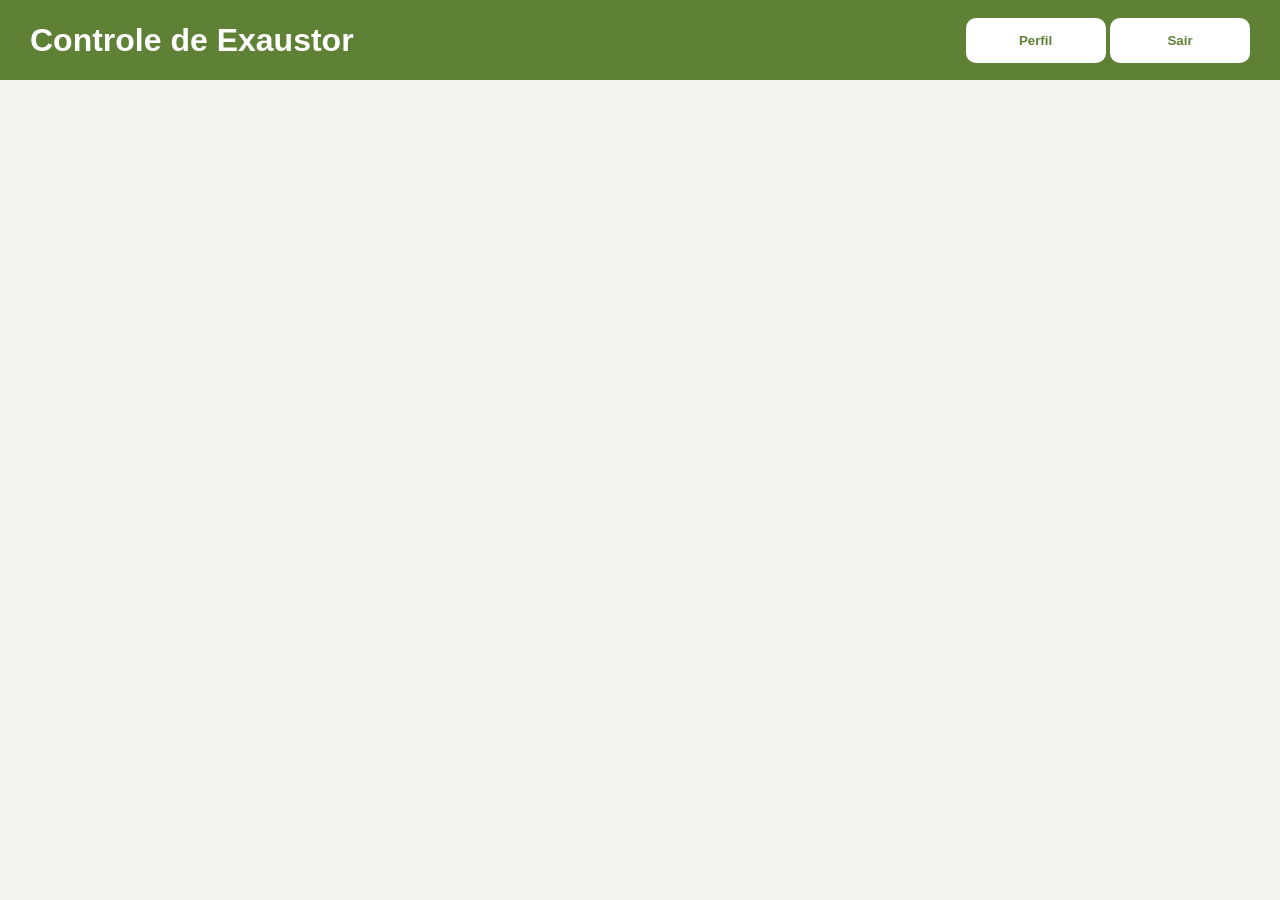
==== morador.html @ a2b05cc7 "Update morador.html" ====
<!DOCTYPE html>
<html lang="pt-br">

<head>

<meta charset="UTF-8">
<meta name="viewport" content="width=device-width, initial-scale=1.0">

<title>Morador</title>

<style>

body{
    margin:0;
    font-family:Arial;
    background:#f2f4ef;
}

.topo{
    width:100%;
    height:80px;
    background:#5f8136;
    color:white;

    display:flex;
    align-items:center;
    justify-content:space-between;

    padding:0 30px;
    box-sizing:border-box;
}

.topo button{
    width:140px;
    height:45px;

    border:none;
    border-radius:10px;

    background:white;
    color:#5f8136;

    font-weight:bold;
    cursor:pointer;
}

.container{
    padding:30px;

    display:flex;
    justify-content:center;
}

.card{

    width:100%;
    max-width:500px;

    background:white;

    border-radius:25px;

    padding:30px;

    box-shadow:0 5px 20px rgba(0,0,0,.08);

    text-align:center;
}

.card h2{
    color:#5f8136;
}

.card img{
    width:140px;
    margin:20px 0;
}

.status{
    font-size:24px;
    font-weight:bold;
    margin-bottom:20px;
}

.ligado{
    color:green;
}

.desligado{
    color:red;
}

.btn{

    width:100%;
    height:55px;

    border:none;
    border-radius:12px;

    background:#5f8136;
    color:white;

    font-size:18px;
    font-weight:bold;

    cursor:pointer;
}

.info{

    margin-top:25px;

    background:#f2f4ef;

    padding:15px;

    border-radius:15px;

    text-align:left;
}

.perfil{

    margin-top:25px;

    padding-top:20px;

    border-top:1px solid #ddd;

    text-align:left;
}

input{

    width:100%;
    height:45px;

    margin-top:8px;
    margin-bottom:15px;

    padding:10px;

    border:1px solid #ccc;
    border-radius:10px;

    box-sizing:border-box;
}
.modal{

    display:none;

    position:fixed;

    top:0;
    left:0;

    width:100%;
    height:100%;

    background:rgba(0,0,0,0.5);

    justify-content:center;
    align-items:center;
}

.modal-box{

    background:white;

    padding:30px;

    border-radius:20px;

    width:350px;

    display:flex;
    flex-direction:column;
    gap:15px;
}

.modal-box input{

    height:45px;

    padding:10px;

    border:1px solid #ccc;

    border-radius:10px;
}

.acoes{

    display:flex;

    gap:10px;
}
</style>

</head>

<body>

<div class="topo">

    <h1>Controle de Exaustor</h1>

    <div>
    
        <button onclick="abrirPerfil()">
            Perfil
        </button>
    
        <button onclick="logout()">
            Sair
        </button>
    
    </div>

</div>

<div class="container">

    <div id="conteudo"></div>

</div>

<script>

const API =
"https://exaustores-production.up.railway.app"

const token =
localStorage.getItem("token")

if(!token){

    window.location.href =
    "index.html"
}

function parseJwt(token){

    try{

        return JSON.parse(
            atob(token.split('.')[1])
        )

    }catch(e){

        localStorage.clear()

        window.location.href =
        "index.html"
    }
}

const payload =
parseJwt(token)

const apartamento =
payload.sub
let editando = false
function pegarLadoApartamento(apto){

    const txt =
        apto.padStart(4,"0")

    return Number(
        txt.substring(2,4)
    )
}

const ladoApartamento =
pegarLadoApartamento(apartamento)

async function abrirPerfil(){

    editando = true

    document.getElementById(
        "modalPerfil"
    ).style.display = "flex"

    try{

        const res =
        await fetch(
            `${API}/perfil`,
            {
                headers:{
                    "Authorization":
                    "Bearer " + token
                }
            }
        )

        const dados =
        await res.json()

        document.getElementById(
            "telefone"
        ).value =
        dados.telefone || ""

    }catch(e){

        console.log(e)
    }
}

function fecharPerfil(){

    editando = false

    document.getElementById(
        "modalPerfil"
    ).style.display = "none"
}
async function salvarPerfil(){

    try{

        await fetch(
            `${API}/perfil`,
            {

                method:"POST",

                headers:{
                    "Content-Type":
                    "application/json",

                    "Authorization":
                    "Bearer " + token
                },

                body:JSON.stringify({

                    senha:
                    document.getElementById(
                        "novaSenha"
                    ).value,

                    telefone:
                    document.getElementById(
                        "telefone"
                    ).value
                })
            }
        )

        alert(
            "Perfil atualizado"
        )

        fecharPerfil()

    }catch(e){

        console.log(e)
    }
}
async function carregar(){

    try{

        const resStatus =
            await fetch(`${API}/status`)

        const status =
            await resStatus.json()

        const resMe =
            await fetch(
                `${API}/me`,
                {
                    headers:{
                        Authorization:
                        "Bearer " + token
                    }
                }
            )

        const me =
            await resMe.json()

        const ligado =
            status.exaustores[
                ladoApartamento
            ]

        const minhaSolicitacao =
            status.ativos.find(
                a =>
                a.apartamento ==
                apartamento
            )

        const solicitando =
            !!minhaSolicitacao

        const html = `

        <div class="card">

            <h2>
                Exaustor Prumada
                ${ladoApartamento}
            </h2>

            <img src="${
                ligado
                ? 'img/Exaustor_On.png'
                : 'img/Exaustor_Off.png'
            }">

            <div class="
                status
                ${
                    ligado
                    ? 'ligado'
                    : 'desligado'
                }
            ">
                ${
                    ligado
                    ? 'LIGADO'
                    : 'DESLIGADO'
                }
            </div>

            <button
                class="btn"
                onclick="
                toggle(${solicitando})
                "
            >
                ${
                    solicitando
                    ? "Cancelar Solicitação"
                    : "Solicitar Ligação"
                }
            </button>

            <div class="info">

                <b>Apartamento:</b>
                ${apartamento}

                <br><br>

                <b>Prumada:</b>
                ${ladoApartamento}

                <br><br>

                <b>Sua Solicitação:</b>

                ${
                    solicitando
                    ? "ATIVA"
                    : "INATIVA"
                }
            </div>
        </div>
        `

        document.getElementById(
            "conteudo"
        ).innerHTML = html

    }catch(e){

        console.log(e)
    }
}


    const telefone =
        document.getElementById(
            "telefone"
        ).value

    await fetch(
        `${API}/me`,
        {
            method:"POST",

            headers:{
                "Content-Type":
                "application/json",

                Authorization:
                "Bearer " + token
            },

            body:JSON.stringify({
                senha,
                telefone
            })
        }
    )

    alert(
        "Cadastro atualizado!"
    )
}

async function toggle(
    solicitando
){

    const acao =
        solicitando
        ? "desligar"
        : "ligar"

    await fetch(
        `${API}/acao`,
        {
            method:"POST",

            headers:{
                "Content-Type":
                "application/json",

                Authorization:
                "Bearer " + token
            },

            body:JSON.stringify({
                acao
            })
        }
    )

    carregar()
}

function logout(){

    localStorage.clear()

    window.location.href =
    "index.html"
}

carregar()

setInterval(()=>{

    if(!editando){

        carregar()
    }

},5000)

</script>
<div id="modalPerfil" class="modal">

    <div class="modal-box">

        <h2>Meu Perfil</h2>

        <input
            type="password"
            id="novaSenha"
            placeholder="Nova senha"
        >

        <input
            type="text"
            id="telefone"
            placeholder="WhatsApp"
        >

        <div class="acoes">

            <button onclick="salvarPerfil()">
                Salvar
            </button>

            <button onclick="fecharPerfil()">
                Cancelar
            </button>

        </div>

    </div>

</div>
</body>
</html>
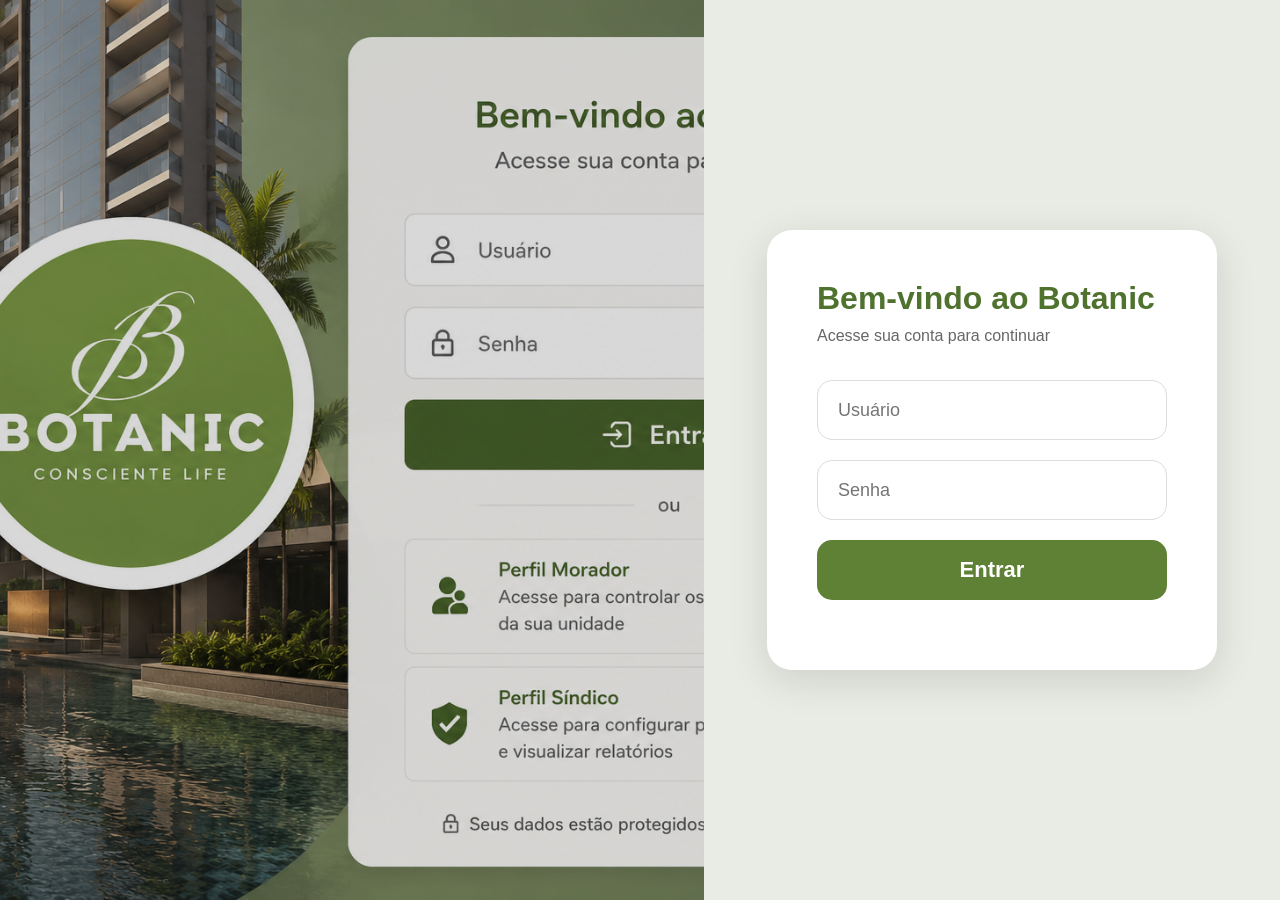
==== commit 5f36b5b9: "Update morador.html" ====
--- a/morador.html
+++ b/morador.html
@@ -479,36 +479,6 @@
 }
 
 
-    const telefone =
-        document.getElementById(
-            "telefone"
-        ).value
-
-    await fetch(
-        `${API}/me`,
-        {
-            method:"POST",
-
-            headers:{
-                "Content-Type":
-                "application/json",
-
-                Authorization:
-                "Bearer " + token
-            },
-
-            body:JSON.stringify({
-                senha,
-                telefone
-            })
-        }
-    )
-
-    alert(
-        "Cadastro atualizado!"
-    )
-}
-
 async function toggle(
     solicitando
 ){
